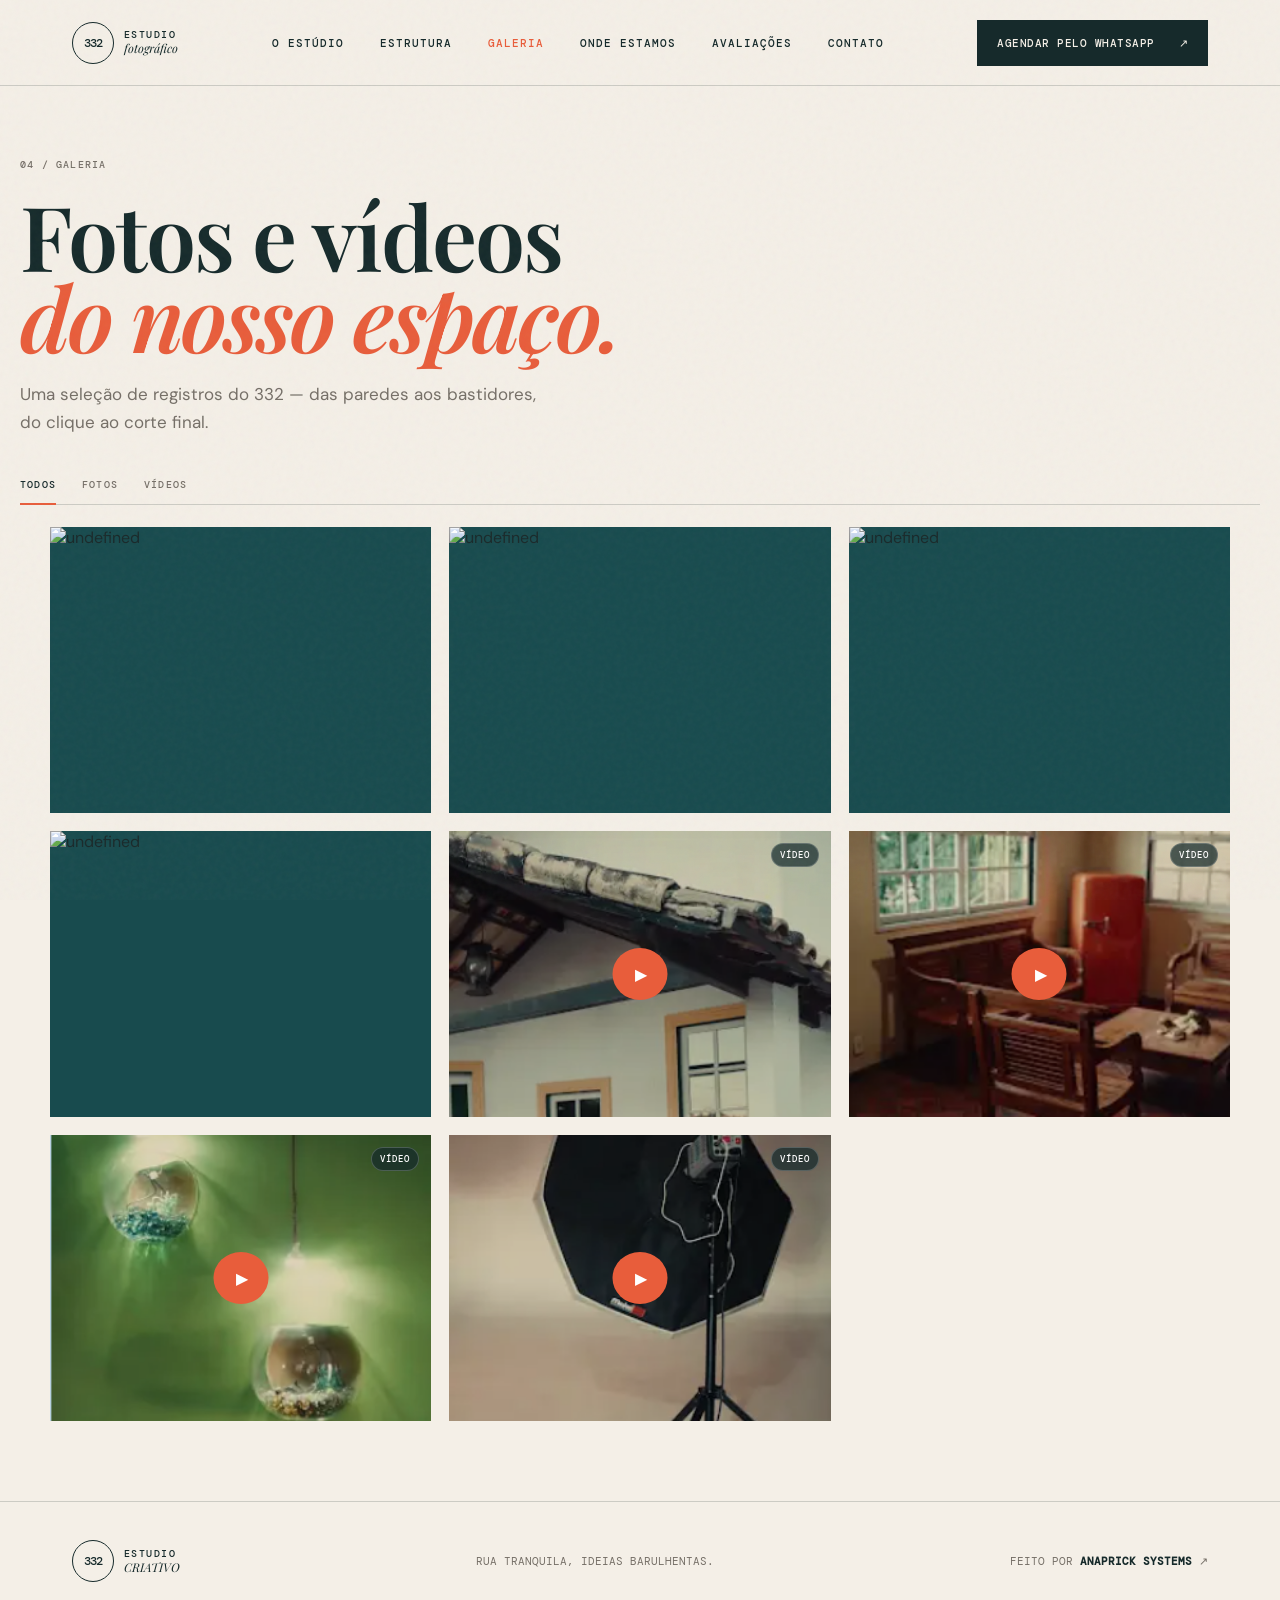
==== galeria.html @ 60eb707d "feat: add gallery" ====
<!doctype html>
<html lang="pt-BR">
  <head>
    <meta charset="UTF-8" />
    <meta name="viewport" content="width=device-width, initial-scale=1.0" />
    <meta name="theme-color" content="#e85d3b" />
    <meta
      name="description"
      content="Galeria do Estudio 332: fotos e vídeos do espaço, produções e bastidores."
    />
    <title>Galeria | Estudio 332</title>
    <link rel="preconnect" href="https://fonts.googleapis.com" />
    <link rel="preconnect" href="https://fonts.gstatic.com" crossorigin />
    <link
      href="https://fonts.googleapis.com/css2?family=DM+Mono:wght@400;500&family=DM+Sans:wght@400;500;700&family=Playfair+Display:ital,wght@0,600;0,700;1,600&display=swap"
      rel="stylesheet"
    />
    <link rel="stylesheet" href="styles.css" />
    <link rel="stylesheet" href="gallery.css" />
  </head>
  <body>
    <div class="page-noise"></div>
    <header class="site-header">
      <a class="brand" href="index.html" aria-label="Estudio 332 - inicio">
        <span class="brand-mark">332</span>
        <span class="brand-text">ESTUDIO<br /><i>fotográfico</i></span>
      </a>
      <nav class="desktop-nav" aria-label="Navegacao principal">
        <a href="index.html#o-estudio">O estúdio</a>
        <a href="index.html#estrutura">Estrutura</a>
        <a href="galeria.html" class="is-active">Galeria</a>
        <a href="index.html#localizacao">Onde estamos</a>
        <a href="index.html#avaliacoes">Avaliações</a>
        <a href="index.html#contato">Contato</a>
      </nav>
      <a
        class="button button-dark header-cta"
        data-whatsapp
        href="https://wa.me/5500000000000?text=Ol%C3%A1%2C%20quero%20agendar%20o%20Est%C3%BAdio%20332."
        target="_blank"
        rel="noreferrer"
      >
        <span>Agendar pelo WhatsApp</span><span aria-hidden="true">↗</span>
      </a>
      <button class="menu-toggle" aria-label="Abrir menu" aria-expanded="false">
        <span></span><span></span>
      </button>
    </header>

    <main class="gallery-page">
      <section class="gallery-hero">
        <div class="section-index">04 / GALERIA</div>
        <h1>Fotos e vídeos<br /><em>do nosso espaço.</em></h1>
        <p>
          Uma seleção de registros do 332 — das paredes aos bastidores, do
          clique ao corte final.
        </p>
      </section>

      <section class="gallery-viewer">
        <div class="gallery-filters" id="gallery-filters" role="tablist">
          <button class="filter-btn is-active" data-filter="all" type="button">
            Todos
          </button>
          <button class="filter-btn" data-filter="photo" type="button">
            Fotos
          </button>
          <button class="filter-btn" data-filter="video" type="button">
            Vídeos
          </button>
        </div>

        <div
          class="media-grid"
          id="media-grid"
          aria-label="Galeria de mídia"
        ></div>
      </section>
    </main>

    <footer class="site-footer">
      <a class="brand footer-brand" href="index.html"
        ><span class="brand-mark">332</span
        ><span class="brand-text">ESTUDIO<br /><i>criativo</i></span></a
      >
      <p>Rua tranquila, ideias barulhentas.</p>
      <a
        class="made-by"
        href="https://www.anaprick.com.br"
        target="_blank"
        rel="noreferrer"
        >feito por <strong>AnaPrick Systems</strong> ↗</a
      >
    </footer>

    <!-- Lightbox / modal de media -->
    <div
      class="lightbox"
      id="lightbox"
      role="dialog"
      aria-modal="true"
      aria-label="Visualização de mídia"
      hidden
    >
      <button
        class="lightbox-close"
        id="lightbox-close"
        type="button"
        aria-label="Fechar"
      >
        ✕
      </button>
      <button
        class="lightbox-nav lightbox-prev"
        id="lightbox-prev"
        type="button"
        aria-label="Mídia anterior"
      >
        ←
      </button>
      <button
        class="lightbox-nav lightbox-next"
        id="lightbox-next"
        type="button"
        aria-label="Próxima mídia"
      >
        →
      </button>
      <div class="lightbox-stage" id="lightbox-stage"></div>
      <div class="lightbox-caption" id="lightbox-caption"></div>
    </div>

    <script src="gallery.js"></script>
  </body>
</html>
---- styles.css ----
@import url("https://fonts.googleapis.com/css2?family=DM+Mono:wght@400;500&family=DM+Sans:wght@400;500;700&family=Playfair+Display:ital,wght@0,600;0,700;1,600&display=swap");

:root {
  --ink: #162a2b;
  --cream: #f4efe7;
  --orange: #e85d3b;
  --orange-dark: #bd432e;
  --blue: #184b4e;
  --muted: #756f67;
  --line: rgba(22, 42, 43, 0.18);
  --display: "Playfair Display", Georgia, serif;
  --body: "DM Sans", Arial, sans-serif;
  --mono: "DM Mono", monospace;
}
* {
  box-sizing: border-box;
}
html {
  scroll-behavior: smooth;
}
body {
  margin: 0;
  background: var(--cream);
  color: var(--ink);
  font-family: var(--body);
  overflow-x: hidden;
}
.page-noise {
  position: fixed;
  inset: 0;
  pointer-events: none;
  z-index: 10;
  opacity: 0.055;
  background-image: url("data:image/svg+xml,%3Csvg viewBox='0 0 180 180' xmlns='http://www.w3.org/2000/svg'%3E%3Cfilter id='n'%3E%3CfeTurbulence type='fractalNoise' baseFrequency='.9' numOctaves='3' stitchTiles='stitch'/%3E%3C/filter%3E%3Crect width='100%25' height='100%25' filter='url(%23n)' opacity='.7'/%3E%3C/svg%3E");
}
a {
  color: inherit;
  text-decoration: none;
}
.site-header {
  height: 86px;
  display: flex;
  align-items: center;
  justify-content: space-between;
  padding: 0 5.6vw;
  border-bottom: 1px solid var(--line);
  position: relative;
  z-index: 20;
}
.brand {
  display: flex;
  align-items: center;
  gap: 10px;
  line-height: 0.9;
}
.brand-mark {
  border: 1px solid var(--ink);
  border-radius: 50%;
  width: 42px;
  height: 42px;
  display: grid;
  place-items: center;
  font: 500 12px var(--mono);
  letter-spacing: -1px;
}
.brand-text {
  font: 500 10px/1.1 var(--mono);
  letter-spacing: 1.5px;
}
.brand-text i {
  font: italic 12px var(--display);
  letter-spacing: 0;
}
.desktop-nav {
  display: flex;
  gap: 36px;
  font: 500 11px var(--mono);
  text-transform: uppercase;
  letter-spacing: 1px;
}
.desktop-nav a,
.text-link,
.arrow-link,
.made-by {
  transition: color 0.25s ease;
}
.desktop-nav a.is-active,
.desktop-nav a.is-active:hover {
  color: var(--orange);
}
.desktop-nav a:hover,
.text-link:hover,
.arrow-link:hover,
.made-by:hover {
  color: var(--orange);
}
.button {
  display: inline-flex;
  align-items: center;
  justify-content: space-between;
  gap: 24px;
  padding: 15px 19px;
  font: 500 11px var(--mono);
  text-transform: uppercase;
  letter-spacing: 0.5px;
  border: 1px solid transparent;
  transition:
    transform 0.25s ease,
    background 0.25s ease,
    color 0.25s ease;
}
.button:hover {
  transform: translateY(-3px);
}
.button-dark {
  background: var(--ink);
  color: var(--cream);
}
.button-dark:hover {
  background: var(--orange);
}
.button-accent {
  background: var(--orange);
  color: #fff;
}
.button-accent:hover {
  background: var(--orange-dark);
}
.button-light {
  background: var(--cream);
  color: var(--ink);
}
.button-light:hover {
  background: #fff;
}
.menu-toggle {
  display: none;
  background: none;
  border: 0;
  width: 36px;
  padding: 7px 0;
}
.menu-toggle span {
  display: block;
  height: 1px;
  background: var(--ink);
  margin: 6px 0;
}
.hero {
  min-height: calc(100vh - 86px);
  padding: 8vh 5.6vw 5vh;
  position: relative;
  display: grid;
  grid-template-columns: 1fr 1fr;
  align-items: center;
  gap: 5vw;
  background: radial-gradient(
    circle at 78% 60%,
    rgba(232, 93, 59, 0.11),
    transparent 28%
  );
}
.hero-copy {
  padding-bottom: 3vh;
}
.eyebrow,
.section-index,
.hours span,
.vertical-caption {
  font: 500 10px var(--mono);
  letter-spacing: 1.2px;
  text-transform: uppercase;
}
.eyebrow {
  display: flex;
  align-items: center;
  gap: 12px;
  margin: 0 0 27px;
  color: var(--muted);
}
.eyebrow-line {
  height: 1px;
  width: 39px;
  background: var(--orange);
}
h1,
h2,
h3,
p {
  margin-top: 0;
}
h1 {
  font: 600 clamp(4rem, 7vw, 7.9rem)/0.87 var(--display);
  letter-spacing: -4px;
  margin-bottom: 34px;
}
h1 em,
h2 em {
  font-weight: 600;
  color: var(--orange);
  letter-spacing: -3px;
}
.hero-intro {
  font-size: 16px;
  line-height: 1.5;
  max-width: 350px;
  margin-bottom: 36px;
}
.hero-actions {
  display: flex;
  align-items: center;
  gap: 25px;
}
.text-link {
  font: 500 11px var(--mono);
  text-transform: uppercase;
}
.text-link span {
  font-size: 18px;
  margin-left: 8px;
}
.hero-visual {
  position: relative;
  padding: 2vw 4vw 0 0;
}
.hero-image-wrap {
  position: relative;
  aspect-ratio: 4/5;
  background: var(--orange);
  overflow: hidden;
}
.hero-image-wrap:after {
  content: "";
  position: absolute;
  inset: 0;
  background: linear-gradient(145deg, rgba(24, 75, 78, 0.08), transparent 60%);
  pointer-events: none;
}
.hero-image-wrap img {
  width: 100%;
  height: 100%;
  object-fit: cover;
  filter: saturate(0.7) sepia(0.1);
  transition: transform 1s cubic-bezier(0.2, 0.75, 0.25, 1);
}
.hero-image-wrap:hover img {
  transform: scale(1.04);
}
.image-label {
  position: absolute;
  top: 20px;
  left: 20px;
  color: #fff;
  font: 500 11px/1.3 var(--mono);
  z-index: 2;
  text-transform: uppercase;
}
.image-label span {
  opacity: 0.7;
  font-size: 9px;
}
.image-stamp {
  position: absolute;
  right: -23px;
  bottom: 8%;
  width: 96px;
  height: 96px;
  border-radius: 50%;
  background: var(--cream);
  display: grid;
  place-items: center;
  text-align: center;
  color: var(--orange);
  font: 500 9px/1 var(--mono);
  letter-spacing: 2px;
  z-index: 2;
  transform: rotate(-14deg);
}
.image-stamp strong {
  font: 600 25px var(--display);
  letter-spacing: -2px;
}
.hero-side-note {
  position: absolute;
  right: 0;
  bottom: 10%;
  font: 500 10px/1.4 var(--mono);
  text-transform: uppercase;
  letter-spacing: 1px;
}
.hero-side-note span {
  display: block;
  color: var(--orange);
  font-size: 22px;
  margin-bottom: 8px;
}
.hero-scroll {
  position: absolute;
  bottom: 5vh;
  left: 5.6vw;
  display: flex;
  align-items: center;
  gap: 14px;
  font: 10px var(--mono);
  text-transform: uppercase;
  color: var(--muted);
  letter-spacing: 1px;
}
.hero-scroll span:first-child {
  color: var(--orange);
}
.scroll-line {
  height: 1px;
  width: 54px;
  background: var(--orange);
}
.section-index {
  color: var(--muted);
}
.intro-section {
  padding: 140px 5.6vw 0;
}
.intro-grid {
  display: grid;
  grid-template-columns: 1fr 1fr;
  gap: 8vw;
  padding: 60px 0 120px;
}
.asterisk {
  color: var(--orange);
  font-size: 37px;
  display: block;
  margin-bottom: 26px;
  animation: spin 13s linear infinite;
}
.intro-heading h2,
.spaces-heading h2,
.details-copy h2,
.gallery-heading h2 {
  font: 600 clamp(3rem, 5.3vw, 5.9rem)/0.92 var(--display);
  letter-spacing: -3px;
  margin: 0;
}
.intro-text {
  max-width: 440px;
  padding-top: 17px;
}
.large-copy {
  font: 600 24px/1.25 var(--display);
  max-width: 400px;
}
.intro-text p:not(.large-copy) {
  font-size: 15px;
  line-height: 1.65;
  color: var(--muted);
  max-width: 385px;
  margin: 28px 0 36px;
}
.arrow-link {
  font: 500 11px var(--mono);
  text-transform: uppercase;
}
.arrow-link span {
  display: inline-block;
  color: var(--orange);
  font-size: 21px;
  margin-left: 13px;
  transition: transform 0.25s ease;
}
.arrow-link:hover span {
  transform: translateX(5px);
}
.marquee {
  overflow: hidden;
  background: var(--orange);
  color: #fff;
  margin: 0 -5.6vw;
  position: relative;
}
.marquee-track {
  display: flex;
  align-items: center;
  white-space: nowrap;
  padding: 14px 0;
  will-change: transform;
  animation: marquee 32s linear infinite;
  font: 500 13px var(--mono);
  letter-spacing: 1px;
}
.marquee-track i {
  font-size: 20px;
  font-style: normal;
}
.marquee-group {
  display: flex;
  align-items: center;
  flex-shrink: 0;
  gap: 28px;
  padding-right: 28px;
}
.spaces-section {
  background: var(--blue);
  color: var(--cream);
  padding: 130px 5.6vw;
}
.light-index {
  color: rgba(244, 239, 231, 0.6);
}
.spaces-heading {
  display: flex;
  justify-content: space-between;
  align-items: end;
  margin: 65px 0 62px;
}
.spaces-heading h2 {
  color: var(--cream);
}
.spaces-heading h2 em {
  color: var(--orange);
}
.spaces-heading p {
  color: rgba(244, 239, 231, 0.65);
  max-width: 205px;
  line-height: 1.6;
  margin: 0 6vw 4px 0;
  font-size: 14px;
}
.spaces-grid {
  display: grid;
  grid-template-columns: 1.18fr 0.82fr;
  gap: 17px;
  max-width: 1000px;
  margin: auto;
}
.space-card {
  min-height: 325px;
  position: relative;
  overflow: hidden;
  background: #2c5e60;
}
.space-card img {
  width: 100%;
  height: 100%;
  object-fit: cover;
  transition: transform 0.8s ease;
  filter: saturate(0.72);
}
.space-card:hover img {
  transform: scale(1.06);
}
.space-card-large {
  height: 500px;
  grid-row: span 2;
}
.card-overlay {
  position: absolute;
  inset: 0;
  padding: 27px;
  background: linear-gradient(0deg, rgba(10, 28, 29, 0.8), transparent 65%);
  display: flex;
  flex-direction: column;
  justify-content: end;
}
.card-overlay span,
.card-number {
  font: 500 11px var(--mono);
  color: var(--orange);
}
.card-overlay h3,
.space-card h3 {
  font: 600 29px var(--display);
  margin: 7px 0;
}
.card-overlay p {
  font-size: 13px;
  line-height: 1.45;
  max-width: 245px;
  margin: 0;
  color: rgba(255, 255, 255, 0.72);
}
.space-card:not(.space-card-large) {
  padding: 29px;
  display: flex;
  flex-direction: column;
  justify-content: end;
}
.space-card:not(.space-card-large) h3 {
  margin-bottom: 20px;
}
.card-icon {
  font-size: 31px;
  position: absolute;
  right: 29px;
  top: 22px;
  color: var(--orange);
}
.space-card ul {
  list-style: none;
  padding: 0;
  margin: 0;
  border-top: 1px solid rgba(244, 239, 231, 0.3);
}
.space-card li {
  font: 10px var(--mono);
  padding: 10px 0;
  border-bottom: 1px solid rgba(244, 239, 231, 0.3);
  text-transform: uppercase;
  letter-spacing: 0.6px;
}
.space-card-accent {
  background: var(--orange);
  color: #fff;
}
.space-card-accent .card-icon,
.space-card-accent .card-number {
  color: var(--cream);
}
.space-card-accent ul {
  border-color: rgba(255, 255, 255, 0.4);
}
.space-card-accent li {
  border-color: rgba(255, 255, 255, 0.4);
}
.details-section {
  padding: 140px 11vw;
  display: grid;
  grid-template-columns: 0.9fr 1fr;
  gap: 9vw;
  align-items: center;
}
.details-image {
  position: relative;
}
.details-image img {
  display: block;
  width: 100%;
  aspect-ratio: 4/5;
  object-fit: cover;
  filter: saturate(0.7);
}
.vertical-caption {
  position: absolute;
  right: -73px;
  bottom: 30px;
  writing-mode: vertical-rl;
  color: var(--muted);
}
.details-copy h2 {
  font-size: clamp(2.7rem, 4.4vw, 5rem);
  margin: 42px 0 28px;
}
.details-copy h2 em {
  color: var(--orange);
}
.details-copy > p {
  font-size: 16px;
  line-height: 1.65;
  color: var(--muted);
  max-width: 390px;
}
.hours {
  border-top: 1px solid var(--line);
  margin: 40px 0 35px;
  display: flex;
  gap: 30px;
  padding-top: 17px;
}
.hours div {
  display: flex;
  flex-direction: column;
  gap: 9px;
}
.hours strong {
  font: 500 12px/1.3 var(--mono);
  max-width: 165px;
}
.gallery-section {
  padding: 100px 5.6vw 150px;
}
.gallery-heading {
  display: flex;
  align-items: end;
  justify-content: space-between;
  margin: 60px 0 55px;
}
.gallery-heading p {
  max-width: 155px;
  font-size: 13px;
  line-height: 1.5;
  color: var(--muted);
  margin: 0 4vw 3px 0;
}
.gallery-add {
  background: none;
  border: 0;
  border-bottom: 1px solid var(--ink);
  padding: 0 0 8px;
  font: 500 10px var(--mono);
  text-transform: uppercase;
  color: var(--ink);
  cursor: pointer;
  transition: color 0.25s ease;
}
.gallery-add:hover {
  color: var(--orange);
}
.gallery-add span {
  font-size: 20px;
  color: var(--orange);
  vertical-align: -2px;
  margin-right: 7px;
}
.gallery-grid {
  display: grid;
  grid-template-columns: 1fr 1.2fr 0.8fr 1fr;
  grid-template-rows: 250px 185px;
  gap: 13px;
  max-width: 1040px;
  margin: auto;
}
.gallery-item {
  margin: 0;
  position: relative;
  overflow: hidden;
}
.gallery-item img {
  width: 100%;
  height: 100%;
  object-fit: cover;
  filter: saturate(0.75);
  transition: transform 0.7s ease;
}
.gallery-item:hover img {
  transform: scale(1.05);
}
.gallery-item figcaption {
  position: absolute;
  bottom: 13px;
  left: 15px;
  color: #fff;
  font: 10px var(--mono);
  text-transform: uppercase;
  letter-spacing: 1px;
}
.gallery-item-tall {
  grid-row: span 2;
}
.gallery-item-wide {
  grid-column: span 2;
}
.gallery-note {
  grid-column: span 1;
  display: flex;
  flex-direction: column;
  justify-content: center;
  padding-left: 14%;
  border-top: 1px solid var(--ink);
}
.gallery-note .asterisk {
  font-size: 28px;
  margin: 0 0 20px;
}
.gallery-note p {
  font: 600 25px/1.05 var(--display);
  letter-spacing: -1px;
}
.gallery-note em {
  color: var(--orange);
}
.contact-section {
  min-height: 570px;
  background: var(--orange);
  color: #fff;
  position: relative;
  padding: 105px 11vw;
  overflow: hidden;
}
.contact-content {
  position: relative;
  z-index: 2;
}
.contact-content .light-index {
  color: rgba(255, 255, 255, 0.65);
}
.contact-content h2 {
  font: 600 clamp(3.5rem, 6vw, 6.7rem)/0.88 var(--display);
  letter-spacing: -4px;
  margin: 48px 0 28px;
}
.contact-content h2 em {
  color: var(--blue);
}
.contact-content p {
  font: 15px var(--body);
  margin-bottom: 32px;
}
.contact-number {
  position: absolute;
  right: 5%;
  bottom: -17%;
  font: 700 35vw/0.7 var(--display);
  color: rgba(255, 255, 255, 0.08);
  letter-spacing: -30px;
}
.contact-orbit {
  position: absolute;
  border: 1px solid rgba(255, 255, 255, 0.22);
  border-radius: 50%;
  width: 600px;
  height: 600px;
  right: -170px;
  top: -200px;
}
.orbit-two {
  width: 350px;
  height: 350px;
  right: 230px;
  top: 100px;
}
.site-footer {
  padding: 38px 5.6vw;
  display: flex;
  align-items: center;
  justify-content: space-between;
  border-top: 1px solid var(--line);
  font: 11px var(--mono);
  text-transform: uppercase;
}
.site-footer p {
  color: var(--muted);
  margin: 0;
}
.made-by {
  color: var(--muted);
}
.made-by strong {
  color: var(--ink);
}
.toast {
  position: fixed;
  bottom: 22px;
  left: 50%;
  transform: translate(-50%, 20px);
  background: var(--ink);
  color: #fff;
  padding: 14px 20px;
  font: 11px var(--mono);
  opacity: 0;
  pointer-events: none;
  transition: all 0.3s ease;
  z-index: 30;
}
.toast.show {
  opacity: 1;
  transform: translate(-50%, 0);
}
.reveal {
  opacity: 0;
  transform: translateY(26px);
  transition:
    opacity 0.75s ease,
    transform 0.75s ease;
}
.reveal.visible {
  opacity: 1;
  transform: none;
}
.reveal-delay {
  transition-delay: 0.14s;
}
@keyframes marquee {
  to {
    transform: translateX(-50%);
  }
}
@keyframes spin {
  to {
    transform: rotate(360deg);
  }
}
@media (max-width: 800px) {
  .site-header {
    height: 75px;
    padding: 0 6vw;
  }
  .desktop-nav,
  .header-cta {
    display: none;
  }
  .menu-toggle {
    display: block;
    cursor: pointer;
  }
  .site-header.nav-open .desktop-nav {
    display: flex;
    position: absolute;
    top: 75px;
    left: 0;
    right: 0;
    background: var(--cream);
    padding: 25px 6vw;
    flex-direction: column;
    gap: 18px;
    border-bottom: 1px solid var(--line);
    z-index: 30;
  }
  .hero {
    min-height: unset;
    padding: 70px 6vw 100px;
    display: block;
  }
  .hero-copy {
    padding-bottom: 60px;
  }
  .hero-visual {
    padding: 0 9vw 0 0;
  }
  .hero-scroll {
    left: 6vw;
    bottom: 34px;
  }
  .hero-side-note {
    right: -2px;
  }
  .intro-section,
  .gallery-section {
    padding-left: 6vw;
    padding-right: 6vw;
  }
  .intro-section {
    padding-top: 90px;
  }
  .intro-grid {
    grid-template-columns: 1fr;
    gap: 35px;
    padding: 45px 0 80px;
  }
  .intro-text {
    padding: 0;
  }
  .spaces-section {
    padding: 90px 6vw;
  }
  .spaces-heading {
    display: block;
    margin: 50px 0 42px;
  }
  .spaces-heading p {
    margin: 25px 0 0;
  }
  .spaces-grid {
    grid-template-columns: 1fr;
  }
  .space-card-large {
    height: 420px;
    grid-row: auto;
  }
  .space-card {
    min-height: 270px;
  }
  .details-section {
    padding: 90px 9vw;
    display: block;
  }
  .details-copy {
    padding-top: 65px;
  }
  .vertical-caption {
    right: -54px;
  }
  .gallery-heading {
    display: block;
    margin: 45px 0 36px;
  }
  .gallery-heading p {
    margin: 25px 0;
  }
  .gallery-add {
    margin-top: 22px;
  }
  .gallery-grid {
    grid-template-columns: 1fr 1fr;
    grid-template-rows: 220px 170px 180px;
  }
  .gallery-item-tall {
    grid-row: span 2;
  }
  .gallery-item-wide {
    grid-column: span 2;
  }
  .gallery-note {
    grid-column: span 1;
  }
  .contact-section {
    padding: 90px 9vw;
    min-height: 580px;
  }
  .site-footer {
    padding: 32px 6vw;
    display: grid;
    grid-template-columns: 1fr 1fr;
    gap: 25px;
  }
  .site-footer p {
    grid-column: span 2;
    grid-row: 2;
  }
  .made-by {
    text-align: right;
    line-height: 1.5;
  }
  .contact-number {
    font-size: 55vw;
    bottom: -4%;
    right: -4%;
  }
  h1 {
    letter-spacing: -2px;
  }
  .intro-heading h2,
  .spaces-heading h2,
  .details-copy h2,
  .gallery-heading h2 {
    letter-spacing: -2px;
  }
  .hours {
    display: block;
  }
  .hours div + div {
    margin-top: 20px;
  }
}
@media (prefers-reduced-motion: reduce) {
  *,
  *:before,
  *:after {
    scroll-behavior: auto !important;
    animation: none !important;
    transition: none !important;
  }
}

/* Extensoes de horario, mapa, avaliacoes e galeria */
.hours-block {
  border-top: 1px solid var(--line);
  margin: 40px 0 35px;
  padding-top: 17px;
}
.open-status {
  display: flex;
  align-items: center;
  gap: 9px;
  margin-bottom: 19px;
}
.open-status strong {
  font: 500 12px var(--mono);
}
.open-status small {
  color: var(--muted);
  font: 10px var(--mono);
  margin-left: auto;
}
.status-dot {
  width: 9px;
  height: 9px;
  border-radius: 50%;
  background: var(--muted);
}
.status-dot.is-open {
  background: #49a86c;
  box-shadow: 0 0 0 4px rgba(73, 168, 108, 0.15);
}
.status-dot.is-closed {
  background: var(--orange);
}
.hours-list {
  display: grid;
  grid-template-columns: repeat(2, 1fr);
  gap: 0 18px;
  border-top: 1px solid var(--line);
}
.hours-list div {
  display: flex;
  justify-content: space-between;
  gap: 8px;
  padding: 9px 0;
  border-bottom: 1px solid var(--line);
}
.hours-list span {
  font: 500 9px var(--mono);
  color: var(--muted);
}
.hours-list strong {
  font: 500 10px var(--mono);
}
.hours-list .closed-day strong {
  color: var(--orange);
}
.gallery-item img {
  transition:
    transform 0.7s cubic-bezier(0.2, 0.7, 0.2, 1),
    filter 0.7s ease;
}
.gallery-item:hover {
  z-index: 2;
}
.gallery-item:hover img {
  transform: scale(1.13);
  filter: saturate(1);
}
.gallery-grid {
  grid-template-rows: 250px 185px 210px;
}
.gallery-item-new {
  min-height: 210px;
}
.location-section {
  padding: 110px 11vw;
  display: grid;
  grid-template-columns: 0.8fr 1.2fr;
  gap: 8vw;
  align-items: center;
  background: #eee7dc;
}
.location-copy h2,
.reviews-heading h2 {
  font: 600 clamp(3rem, 5vw, 5.3rem)/0.92 var(--display);
  letter-spacing: -3px;
  margin: 42px 0 25px;
}
.location-copy h2 em,
.reviews-heading h2 em {
  color: var(--orange);
}
.location-copy > p {
  font-size: 15px;
  line-height: 1.65;
  color: var(--muted);
  margin-bottom: 30px;
}
.map-frame {
  height: 410px;
  background: #d7cfc2;
  overflow: hidden;
}
.map-frame iframe {
  width: 100%;
  height: 100%;
  border: 0;
  filter: saturate(0.8) sepia(0.12);
}
.reviews-section {
  padding: 130px 11vw;
  display: grid;
  grid-template-columns: 1fr 1fr;
  gap: 10vw;
  align-items: center;
}
.reviews-heading > p {
  max-width: 340px;
  line-height: 1.6;
  color: var(--muted);
  font-size: 15px;
  margin-bottom: 30px;
}
.review-panel {
  background: var(--blue);
  color: var(--cream);
  padding: 50px;
  min-height: 275px;
  position: relative;
}
.google-badge {
  display: flex;
  align-items: center;
  gap: 10px;
  font: 500 12px var(--mono);
}
.google-badge span {
  background: var(--cream);
  color: #4285f4;
  width: 27px;
  height: 27px;
  border-radius: 50%;
  display: grid;
  place-items: center;
  font: 700 19px Arial;
}
.review-stars {
  color: #fbbc04;
  letter-spacing: 3px;
  font-size: 20px;
  margin: 30px 0 20px;
}
.review-panel p {
  max-width: 350px;
  font: 19px/1.4 var(--display);
}
.review-panel p strong {
  color: var(--orange);
}
.review-panel .arrow-link {
  color: var(--cream);
}
@media (max-width: 800px) {
  .hours-list {
    grid-template-columns: 1fr;
  }
  .open-status {
    align-items: flex-start;
    flex-wrap: wrap;
  }
  .open-status small {
    width: 100%;
    margin-left: 18px;
  }
  .location-section,
  .reviews-section {
    display: block;
    padding: 90px 9vw;
  }
  .location-copy h2,
  .reviews-heading h2 {
    letter-spacing: -2px;
  }
  .map-frame {
    height: 300px;
    margin-top: 50px;
  }
  .review-panel {
    margin-top: 50px;
    padding: 35px 28px;
  }
  .gallery-grid {
    grid-template-rows: 220px 170px 180px 180px;
  }
  .gallery-item-new {
    min-height: 180px;
  }
  .vertical-caption {
    right: -34px;
  }
}
/* Enhanced Reviews Section Styles */
.review-panel {
  background: var(--blue);
  border-radius: 20px;
  overflow: hidden;
  box-shadow: 0 10px 30px rgba(0, 0, 0, 0.15);
  border: 1px solid rgba(255, 255, 255, 0.1);
  backdrop-filter: blur(10px);
}

.review-panel .google-badge {
  background: rgba(255, 255, 255, 0.1);
  border-radius: 50px;
  padding: 8px 16px;
  display: inline-flex;
  align-items: center;
  margin-bottom: 24px;
}

.review-panel .google-badge span {
  background: var(--cream);
  color: #4285f4;
  width: 24px;
  height: 24px;
  border-radius: 50%;
  display: flex;
  align-items: center;
  justify-content: center;
  font-weight: 700;
  font-size: 12px;
}

.review-panel .google-badge strong {
  color: var(--cream);
  font-size: 13px;
  font-weight: 600;
  margin-left: 8px;
}

.review-panel .review-stars {
  color: #fbbc04;
  font-size: 24px;
  letter-spacing: 2px;
  margin: 16px 0;
  min-height: 32px;
  display: flex;
  align-items: center;
}

.review-panel .review-stars.loading {
  color: var(--muted);
  font-style: italic;
}

.review-panel .review-count {
  display: block;
  color: rgba(255, 255, 255, 0.7);
  font-size: 14px;
  margin-bottom: 24px;
  text-align: center;
}

.review-item {
  background: rgba(255, 255, 255, 0.05);
  border-radius: 16px;
  padding: 20px;
  margin-bottom: 16px;
  border: 1px solid rgba(255, 255, 255, 0.1);
  transition: all 0.3s ease;
}

.review-item:hover {
  background: rgba(255, 255, 255, 0.08);
  transform: translateY(-2px);
  box-shadow: 0 4px 12px rgba(0, 0, 0, 0.15);
}

.review-header {
  display: flex;
  justify-content: space-between;
  align-items: flex-start;
  margin-bottom: 12px;
  flex-wrap: wrap;
  gap: 8px;
}

.review-author {
  font-weight: 600;
  color: var(--cream);
  font-size: 15px;
  display: block;
  margin-bottom: 4px;
}

.review-rating {
  color: #fbbc04;
  font-size: 18px;
  letter-spacing: 1px;
}

.review-text {
  color: rgba(255, 255, 255, 0.9);
  line-height: 1.6;
  font-size: 15px;
  margin-bottom: 12px;
}

.review-date {
  color: rgba(255, 255, 255, 0.5);
  font-size: 13px;
  font-style: italic;
}

/* Responsive adjustments */
@media (max-width: 800px) {
  .review-panel {
    border-radius: 16px;
    padding: 30px;
    margin: 0 -9vw;
  }
  
  .review-header {
    flex-direction: column;
    align-items: flex-start;
  }
  
  .review-item {
    padding: 16px;
    margin-bottom: 12px;
  }
  
  .review-panel .review-stars {
    font-size: 20px;
  }
  
  .review-author {
    font-size: 14px;
  }
  
  .review-text {
    font-size: 14px;
  }
}
---- gallery.css ----
/* =========================================================
   GALERIA — ESTUDIO 332
   Design editorial / galeria fotográfica
   ========================================================= */

.gallery-page {
  min-height: calc(100vh - 86px);
  padding: 0 0 80px;
  overflow-x: hidden;
}

/* =========================================================
   CONTAINER
   ========================================================= */

.gallery-hero,
.gallery-viewer {
  width: min(100% - 40px, 1240px);
  margin-inline: auto;
}

/* =========================================================
   HERO
   ========================================================= */

.gallery-hero {
  padding: 72px 0 42px;
}

.gallery-hero .section-index {
  margin-bottom: 24px;
}

.gallery-hero h1 {
  max-width: 900px;

  margin: 0 0 24px;

  font: 600 clamp(3.2rem, 7vw, 6.8rem) / 0.9 var(--display);

  letter-spacing: clamp(-2px, -0.35vw, -4px);
}

.gallery-hero h1 em {
  color: var(--orange);
}

.gallery-hero p {
  max-width: 520px;

  margin: 0;

  font-size: clamp(15px, 1.5vw, 17px);
  line-height: 1.65;

  color: var(--muted);
}

/* =========================================================
   VIEWER
   ========================================================= */

.gallery-viewer {
  padding: 0;
}

/* =========================================================
   FILTROS
   ========================================================= */

.gallery-filters {
  display: flex;
  align-items: center;
  gap: 26px;

  margin: 0 0 22px;

  border-bottom: 1px solid var(--line);
}

.filter-btn {
  position: relative;

  background: none;
  border: 0;

  padding: 0 0 13px;

  font: 500 10px var(--mono);

  text-transform: uppercase;
  letter-spacing: 1.2px;

  color: var(--muted);

  cursor: pointer;

  transition:
    color 0.25s ease,
    opacity 0.25s ease;
}

.filter-btn::after {
  content: "";

  position: absolute;

  left: 0;
  right: 0;
  bottom: -1px;

  height: 2px;

  background: var(--orange);

  transform: scaleX(0);
  transform-origin: left;

  transition: transform 0.3s ease;
}

.filter-btn:hover {
  color: var(--ink);
}

.filter-btn.is-active {
  color: var(--ink);
}

.filter-btn.is-active::after {
  transform: scaleX(1);
}

/* =========================================================
   GRID DA GALERIA — 3 COLUNAS
   ========================================================= */

.media-grid {
  display: grid;
  grid-template-columns: repeat(3, minmax(0, 1fr));
  gap: 18px;

  width: min(100%, 1180px);
  margin: 0 auto;
  padding: 0;
}

/* =========================================================
   CARDS
   ========================================================= */

.media-card {
  position: relative;

  width: 100%;
  aspect-ratio: 4 / 3;

  overflow: hidden;

  padding: 0;
  margin: 0;

  border: 0;
  border-radius: 0;

  background: var(--blue);

  cursor: pointer;

  isolation: isolate;
}

/* =========================================================
   IMAGEM
   ========================================================= */

.media-card img {
  display: block;

  width: 100%;
  height: 100%;

  object-fit: cover;

  filter: saturate(0.8);

  transform: scale(1);

  transition:
    transform 0.6s cubic-bezier(0.2, 0.7, 0.2, 1),
    filter 0.4s ease;
}

/* =========================================================
   OVERLAY
   ========================================================= */

.media-card::after {
  content: "";

  position: absolute;
  inset: 0;

  z-index: 1;

  background: linear-gradient(
    180deg,
    transparent 45%,
    rgba(10, 28, 29, 0.78) 100%
  );

  opacity: 0;

  pointer-events: none;

  transition: opacity 0.35s ease;
}

/* =========================================================
   LEGENDA
   ========================================================= */

.media-card figcaption {
  position: absolute;

  left: 16px;
  bottom: 14px;

  z-index: 3;

  margin: 0;

  color: #fff;

  font: 500 10px var(--mono);

  text-transform: uppercase;
  letter-spacing: 1.2px;

  opacity: 0;

  transform: translateY(8px);

  transition:
    opacity 0.3s ease,
    transform 0.3s ease;
}

/* =========================================================
   BADGE
   ========================================================= */

.media-card .media-badge {
  position: absolute;

  top: 12px;
  right: 12px;

  z-index: 3;

  padding: 5px 8px;

  border: 1px solid rgba(255, 255, 255, 0.2);
  border-radius: 999px;

  background: rgba(22, 42, 43, 0.72);

  backdrop-filter: blur(8px);

  color: #fff;

  font: 500 9px var(--mono);

  text-transform: uppercase;
  letter-spacing: 1px;
}

/* =========================================================
   HOVER
   ========================================================= */

.media-card:hover img {
  transform: scale(1.06);

  filter: saturate(1);
}

.media-card:hover::after {
  opacity: 1;
}

.media-card:hover figcaption {
  opacity: 1;

  transform: translateY(0);
}

/* =========================================================
   VÍDEO
   ========================================================= */

.media-card.is-video img {
  filter: saturate(0.75) brightness(0.9);
}

.media-card.is-video::before {
  content: "▶";

  position: absolute;

  top: 50%;
  left: 50%;

  z-index: 4;

  display: grid;
  place-items: center;

  width: 52px;
  height: 52px;

  padding-left: 3px;

  border-radius: 50%;

  background: var(--orange);

  color: #fff;

  font-size: 16px;

  transform: translate(-50%, -50%);

  transition:
    transform 0.3s ease,
    background 0.3s ease;
}

.media-card.is-video:hover::before {
  transform: translate(-50%, -50%) scale(1.1);

  background: var(--orange-dark);
}

/* =========================================================
   FILTROS
   ========================================================= */

.media-card.is-hidden {
  display: none;
}

/* =========================================================
   TABLET — 2 COLUNAS
   ========================================================= */

@media (max-width: 850px) {
  .media-grid {
    grid-template-columns: repeat(2, minmax(0, 1fr));
    gap: 14px;
  }

  .media-card {
    aspect-ratio: 4 / 3;
  }
}

/* =========================================================
   MOBILE — 1 COLUNA
   ========================================================= */

@media (max-width: 520px) {
  .media-grid {
    grid-template-columns: 1fr;
    gap: 12px;
  }

  .media-card {
    aspect-ratio: 4 / 3;
  }

  .media-card figcaption {
    opacity: 0.95;
    transform: none;
  }

  .media-card::after {
    opacity: 0.55;
  }

  .media-card.is-video::before {
    width: 44px;
    height: 44px;

    font-size: 14px;
  }
}

/* =========================================================
   TOUCH DEVICES
   ========================================================= */

@media (hover: none) {
  .media-card figcaption {
    opacity: 0.95;
    transform: none;
  }

  .media-card::after {
    opacity: 0.55;
  }
}
/* =========================================================
   LIGHTBOX / MODAL
   ========================================================= */

.lightbox {
  position: fixed;
  inset: 0;
  z-index: 1000;
  display: flex;
  flex-direction: column;
  align-items: center;
  justify-content: center;
  background: rgba(10, 28, 29, 0.92);
  backdrop-filter: blur(10px);
  opacity: 0;
  visibility: hidden;
  transition:
    opacity 0.3s ease,
    visibility 0.3s ease;
}

/* Opcional: Garante exibição quando ativo e esconde com [hidden] */
.lightbox.is-open {
  opacity: 1;
  visibility: visible;
}

.lightbox[hidden] {
  display: none !important;
}

/* Palco / Conteúdo da imagem ou vídeo */
.lightbox-stage {
  position: relative;
  max-width: 90vw;
  max-height: 80vh;
  display: flex;
  align-items: center;
  justify-content: center;
}

.lightbox-stage img,
.lightbox-stage video {
  max-width: 100%;
  max-height: 80vh;
  object-fit: contain;
  border-radius: 4px;
}

/* Legenda */
.lightbox-caption {
  margin-top: 16px;
  color: #fff;
  font: 500 12px var(--mono, monospace);
  text-transform: uppercase;
  letter-spacing: 1.2px;
}

/* Botão Fechar */
.lightbox-close {
  position: absolute;
  top: 24px;
  right: 24px;
  background: none;
  border: none;
  color: #fff;
  font-size: 24px;
  cursor: pointer;
  z-index: 1010;
  padding: 8px;
}

/* Botões de Navegação Anterior / Próximo */
.lightbox-nav {
  position: absolute;
  top: 50%;
  transform: translateY(-50%);
  background: rgba(255, 255, 255, 0.1);
  border: 1px solid rgba(255, 255, 255, 0.2);
  color: #fff;
  font-size: 20px;
  padding: 12px 16px;
  border-radius: 50%;
  cursor: pointer;
  z-index: 1010;
  transition: background 0.2s ease;
}

.lightbox-nav:hover {
  background: rgba(255, 255, 255, 0.25);
}

.lightbox-prev {
  left: 24px;
}

.lightbox-next {
  right: 24px;
}
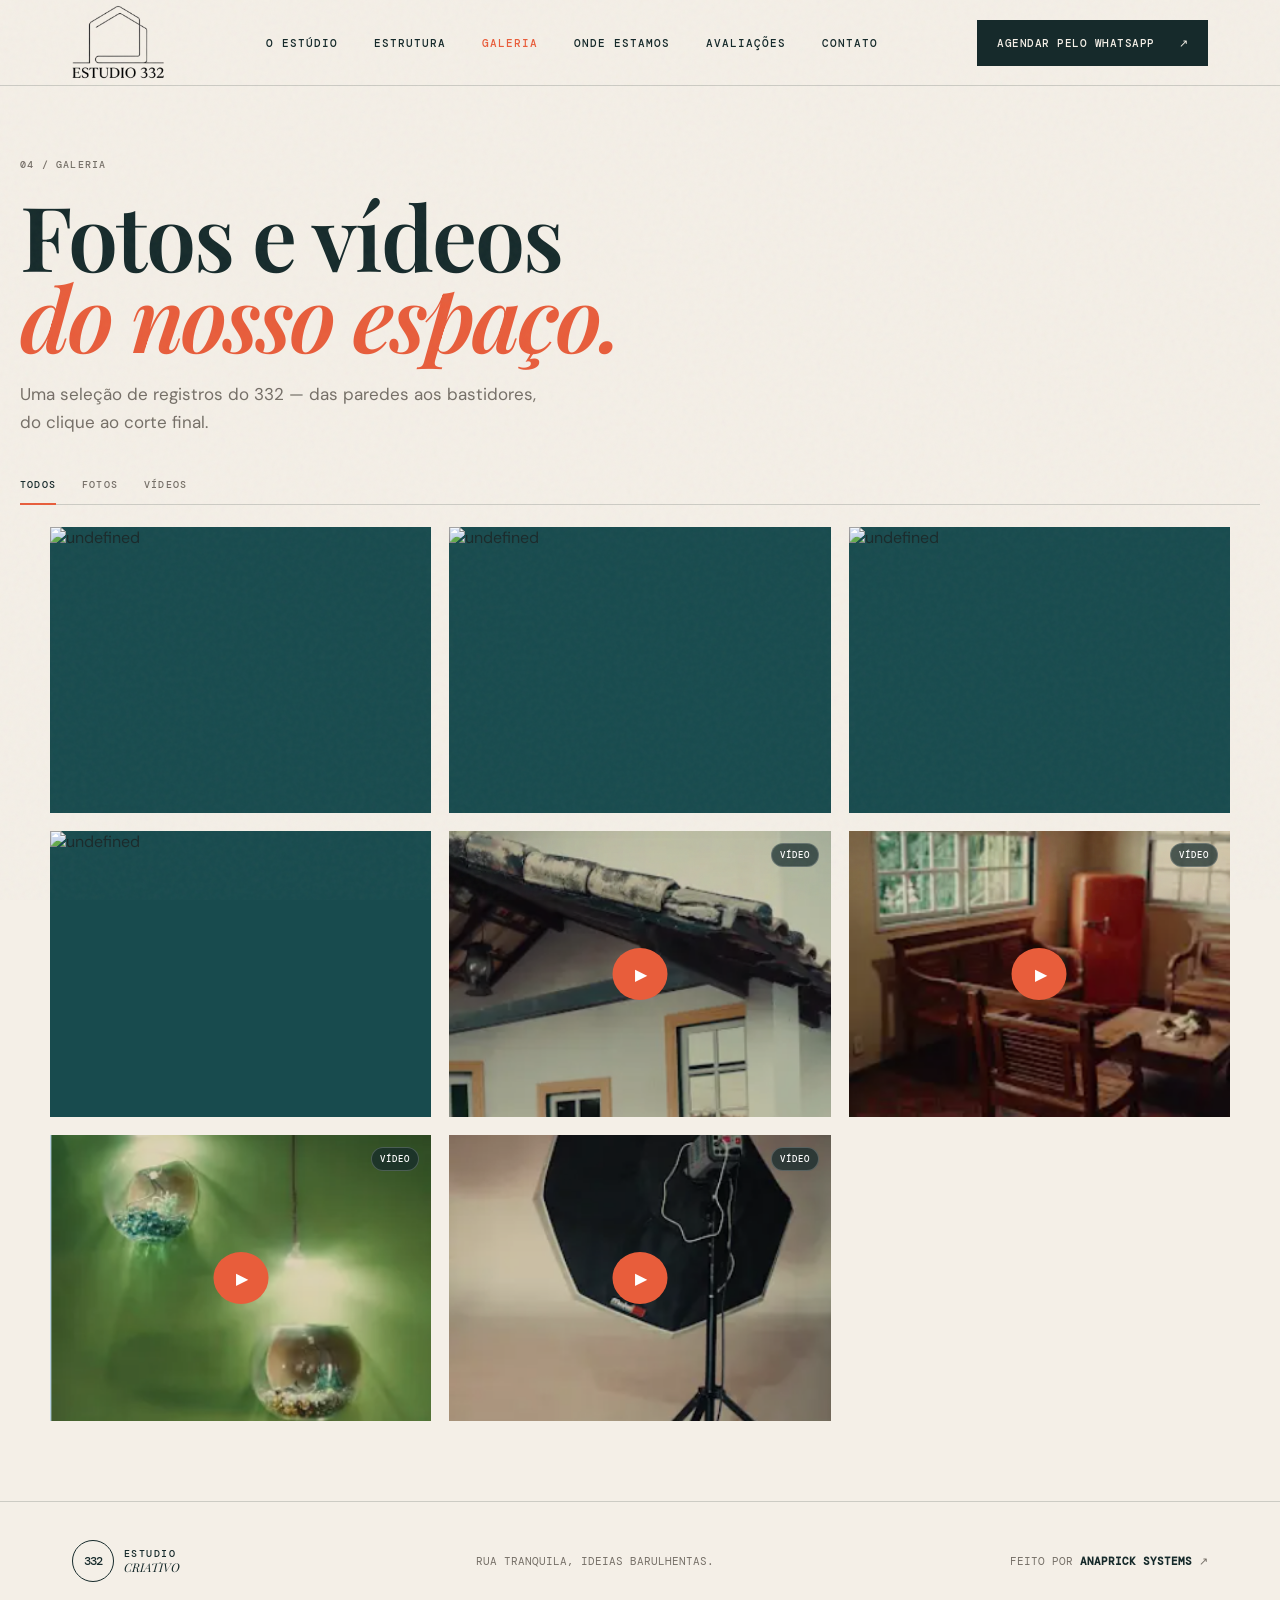
==== commit cdddf568: "style: add whatssap and logo in website" ====
--- a/galeria.html
+++ b/galeria.html
@@ -4,6 +4,7 @@
     <meta charset="UTF-8" />
     <meta name="viewport" content="width=device-width, initial-scale=1.0" />
     <meta name="theme-color" content="#e85d3b" />
+    <link rel="shortcut icon" href="img/favicon.png" type="image/x-icon" />
     <meta
       name="description"
       content="Galeria do Estudio 332: fotos e vídeos do espaço, produções e bastidores."
@@ -21,9 +22,8 @@
   <body>
     <div class="page-noise"></div>
     <header class="site-header">
-      <a class="brand" href="index.html" aria-label="Estudio 332 - inicio">
-        <span class="brand-mark">332</span>
-        <span class="brand-text">ESTUDIO<br /><i>fotográfico</i></span>
+      <a class="brand" href="#topo" aria-label="Estudio 332 - inicio">
+        <img src="img/navbar_logo.png" alt="" srcset="" width="95rem" />
       </a>
       <nav class="desktop-nav" aria-label="Navegacao principal">
         <a href="index.html#o-estudio">O estúdio</a>
@@ -36,7 +36,7 @@
       <a
         class="button button-dark header-cta"
         data-whatsapp
-        href="https://wa.me/5500000000000?text=Ol%C3%A1%2C%20quero%20agendar%20o%20Est%C3%BAdio%20332."
+        href="https://wa.me/553291354897?text=Ol%C3%A1%2C%20quero%20agendar%20o%20Est%C3%BAdio%20332."
         target="_blank"
         rel="noreferrer"
       >
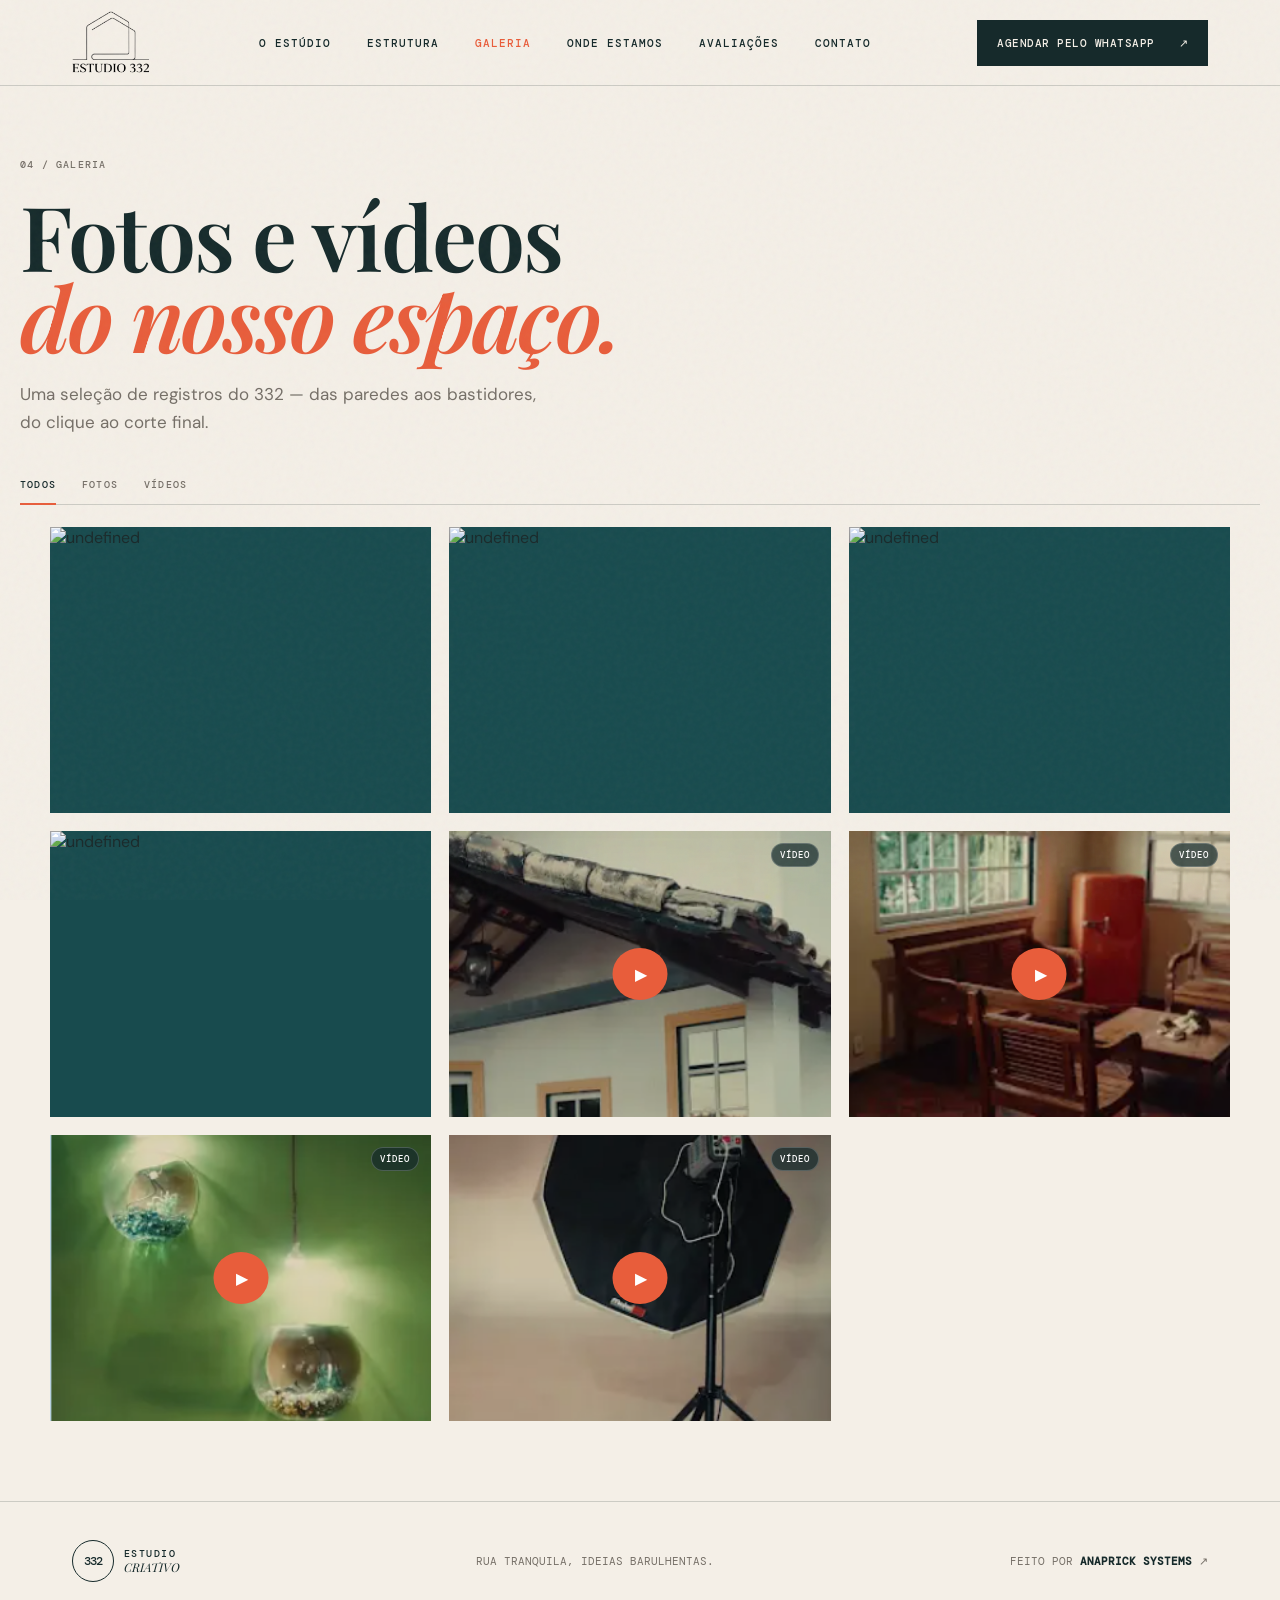
==== commit c2e21e22: "style: responsiveness" ====
--- a/galeria.html
+++ b/galeria.html
@@ -22,8 +22,8 @@
   <body>
     <div class="page-noise"></div>
     <header class="site-header">
-      <a class="brand" href="#topo" aria-label="Estudio 332 - inicio">
-        <img src="img/navbar_logo.png" alt="" srcset="" width="95rem" />
+      <a class="brand" href="index.html#topo" aria-label="Estudio 332 - inicio">
+        <img src="img/navbar_logo.png" alt="" srcset="" class="logo" />
       </a>
       <nav class="desktop-nav" aria-label="Navegacao principal">
         <a href="index.html#o-estudio">O estúdio</a>
--- a/styles.css
+++ b/styles.css
@@ -52,6 +52,10 @@
   align-items: center;
   gap: 10px;
   line-height: 0.9;
+}
+.logo {
+  width: 5rem;
+  height: auto;
 }
 .brand-mark {
   border: 1px solid var(--ink);
@@ -783,6 +787,9 @@
     height: 75px;
     padding: 0 6vw;
   }
+  .logo {
+    width: 5rem;
+  }
   .desktop-nav,
   .header-cta {
     display: none;
@@ -1131,6 +1138,9 @@
     margin-top: 50px;
     padding: 35px 28px;
   }
+  .reviews-heading .button {
+    margin-bottom: 32px;
+  }
   .gallery-grid {
     grid-template-rows: 220px 170px 180px 180px;
   }
@@ -1261,27 +1271,26 @@
     padding: 30px;
     margin: 0 -9vw;
   }
-  
+
   .review-header {
     flex-direction: column;
     align-items: flex-start;
   }
-  
+
   .review-item {
     padding: 16px;
     margin-bottom: 12px;
   }
-  
+
   .review-panel .review-stars {
     font-size: 20px;
   }
-  
+
   .review-author {
     font-size: 14px;
   }
-  
+
   .review-text {
     font-size: 14px;
   }
 }
-
